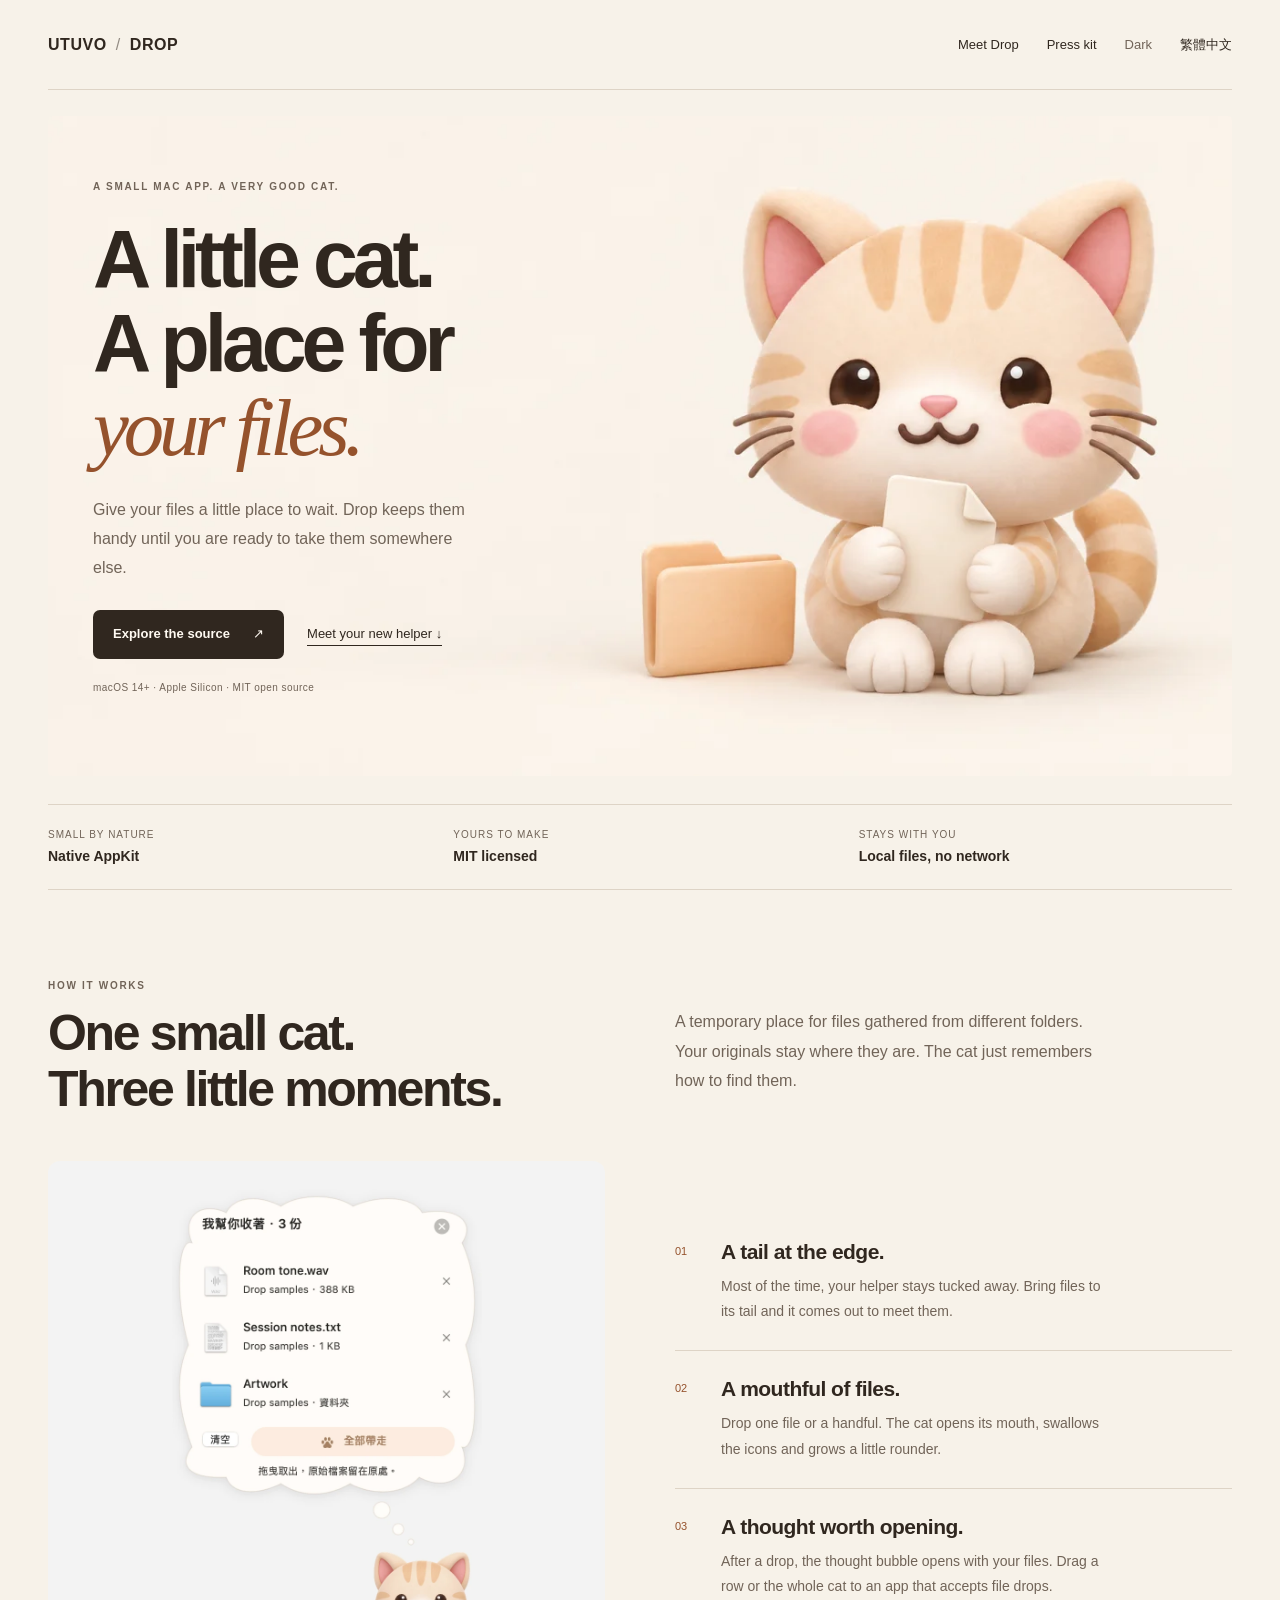
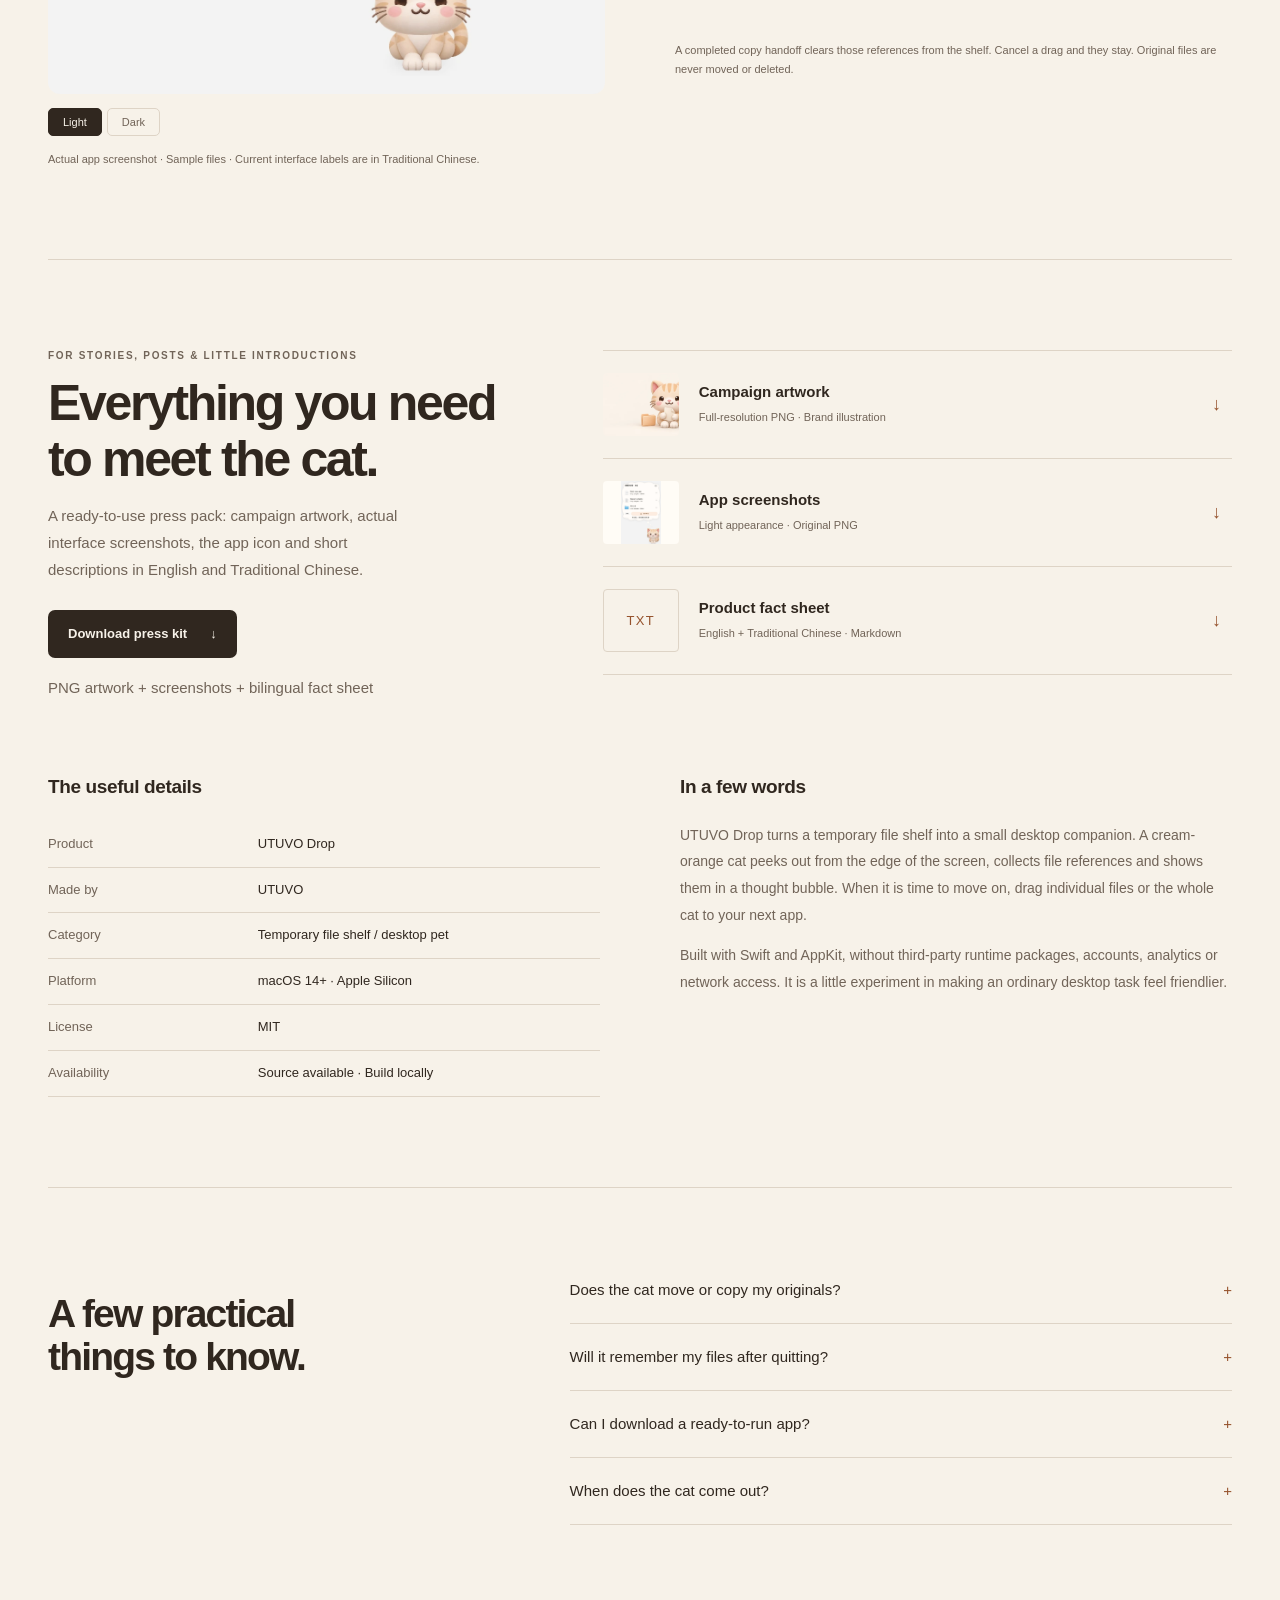
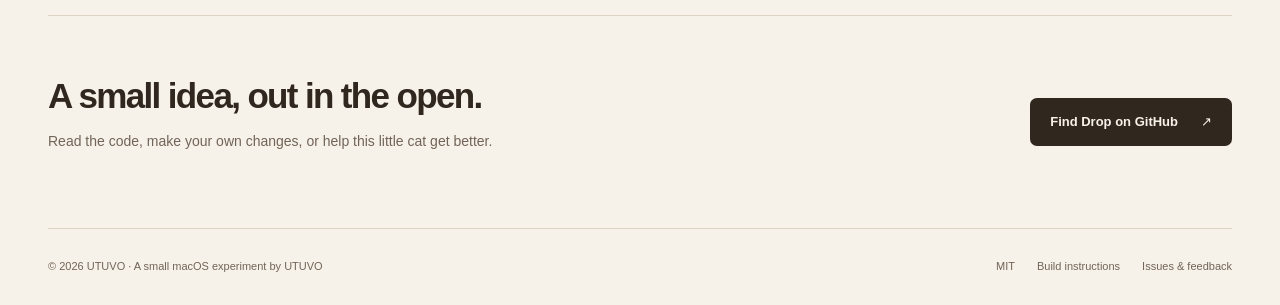
==== docs/index.html @ f33928b5 "Open source UTUVO Drop with bilingual press kit" ====
<!doctype html>
<html lang="en" data-theme="light">
<head><meta charset="utf-8"><meta name="viewport" content="width=device-width,initial-scale=1">
<title>UTUVO Drop — A little cat. A place for your files.</title><meta name="description" content="A tiny macOS file shelf with a cat at the edge of your screen. Drop files in, see what it is holding, and drag them out. MIT open source.">
<meta property="og:title" content="UTUVO Drop — A little cat. A place for your files."><meta property="og:description" content="A tiny macOS file shelf with a cat at the edge of your screen. Drop files in, see what it is holding, and drag them out. MIT open source."><meta property="og:type" content="website"><meta property="og:url" content="https://mickyyang-1407.github.io/utuvo-drop/"><meta property="og:image" content="https://mickyyang-1407.github.io/utuvo-drop/assets/social.jpg"><meta name="twitter:card" content="summary_large_image">
<link rel="canonical" href="https://mickyyang-1407.github.io/utuvo-drop/"><link rel="alternate" hreflang="en" href="https://mickyyang-1407.github.io/utuvo-drop/"><link rel="alternate" hreflang="zh-Hant" href="https://mickyyang-1407.github.io/utuvo-drop/zh-Hant/"><link rel="alternate" hreflang="x-default" href="https://mickyyang-1407.github.io/utuvo-drop/">
<link rel="icon" type="image/png" href="assets/favicon.png"><link rel="stylesheet" href="assets/style.css"><script src="assets/site.js" defer></script></head>
<body class="en"><a class="skip" href="#main">Skip to content</a>
<div class="wrap"><nav class="nav" aria-label="Main navigation"><a class="brand" href="https://mickyyang-1407.github.io/utuvo-drop/">UTUVO<span>/</span>DROP</a><div class="nav-links"><a class="desktop-link" href="#meet">Meet Drop</a><a href="#press">Press kit</a><button class="theme-toggle" type="button" data-light="Light" data-dark="Dark" data-light-label="Switch page and app screenshot to light appearance" data-dark-label="Switch page and app screenshot to dark appearance">Dark</button><a href="zh-Hant/" lang="zh-Hant">繁體中文</a></div></nav>
<main id="main"><section class="hero" aria-labelledby="headline"><picture class="hero-art"><img src="assets/hero-1280.webp" srcset="assets/hero-640.webp 640w, assets/hero-1280.webp 1280w, assets/hero-1672.webp 1672w" sizes="(max-width:700px) 540px, (max-width:1296px) 94vw, 1200px" alt="Brand illustration of the cream-orange Drop cat holding a paper document beside a small folder." width="1672" height="941" fetchpriority="high"></picture><div class="hero-copy"><div class="eyebrow">A SMALL MAC APP. A VERY GOOD CAT.</div><h1 id="headline">A little cat.<br>A place for<br><em>your files.</em></h1><p class="intro">Give your files a little place to wait. Drop keeps them handy until you are ready to take them somewhere else.</p><div class="actions"><a class="button" href="https://github.com/mickyyang-1407/utuvo-drop">Explore the source <span aria-hidden="true">↗</span></a><a class="text-link" href="#meet">Meet your new helper ↓</a></div><p class="hero-note">macOS 14+ · Apple Silicon · MIT open source</p></div></section>
<div class="specs"><div><span>SMALL BY NATURE</span><strong>Native AppKit</strong></div><div><span>YOURS TO MAKE</span><strong>MIT licensed</strong></div><div><span>STAYS WITH YOU</span><strong>Local files, no network</strong></div></div>
<section class="section" id="meet"><div class="section-heading"><div><div class="eyebrow">HOW IT WORKS</div><h2>One small cat.<br>Three little moments.</h2></div><p>A temporary place for files gathered from different folders. Your originals stay where they are. The cat just remembers how to find them.</p></div><div class="workflow"><figure class="app-figure"><div class="app-stage"><img data-app-screenshot src="assets/drop-light.webp" data-light="assets/drop-light.webp" data-dark="assets/drop-dark.webp" data-light-alt="UTUVO Drop in light mode: a cat with a thought bubble listing three sample files, their folders and sizes." data-dark-alt="UTUVO Drop in dark mode: a warm charcoal thought bubble listing three sample files above the cat." alt="UTUVO Drop in light mode: a cat with a thought bubble listing three sample files, their folders and sizes." width="680" height="1068" loading="lazy"></div><div class="modes" role="group" aria-label="Appearance"><button type="button" data-mode="light" aria-pressed="true">Light</button><button type="button" data-mode="dark" aria-pressed="false">Dark</button></div><figcaption>Actual app screenshot · Sample files · Current interface labels are in Traditional Chinese.</figcaption></figure><div><ol class="steps"><li><span class="step-num">01</span><div><h3>A tail at the edge.</h3><p>Most of the time, your helper stays tucked away. Bring files to its tail and it comes out to meet them.</p></div></li><li><span class="step-num">02</span><div><h3>A mouthful of files.</h3><p>Drop one file or a handful. The cat opens its mouth, swallows the icons and grows a little rounder.</p></div></li><li><span class="step-num">03</span><div><h3>A thought worth opening.</h3><p>After a drop, the thought bubble opens with your files. Drag a row or the whole cat to an app that accepts file drops.</p></div></li></ol><p class="aside-note">A completed copy handoff clears those references from the shelf. Cancel a drag and they stay. Original files are never moved or deleted.</p></div></div></section>
<section class="section" id="press"><div class="press"><div class="press-copy"><div class="eyebrow">FOR STORIES, POSTS & LITTLE INTRODUCTIONS</div><h2>Everything you need<br>to meet the cat.</h2><p>A ready-to-use press pack: campaign artwork, actual interface screenshots, the app icon and short descriptions in English and Traditional Chinese.</p><a class="button" href="UTUVO-Drop-Press-Kit.zip" download>Download press kit <span aria-hidden="true">↓</span></a><p class="aside-note">PNG artwork + screenshots + bilingual fact sheet</p></div><ul class="asset-list"><li><a href="media/hero.png" download><img class="asset-preview" src="assets/hero-640.webp" alt="" width="76" height="63" loading="lazy"><span><strong>Campaign artwork</strong><small>Full-resolution PNG · Brand illustration</small></span><span class="asset-arrow" aria-hidden="true">↓</span></a></li><li><a href="media/drop-light.png" download><img class="asset-preview ui" src="assets/drop-light.webp" alt="" width="76" height="63" loading="lazy"><span><strong>App screenshots</strong><small>Light appearance · Original PNG</small></span><span class="asset-arrow" aria-hidden="true">↓</span></a></li><li><a href="media/FACT-SHEET.md" download><span class="file-symbol" aria-hidden="true">TXT</span><span><strong>Product fact sheet</strong><small>English + Traditional Chinese · Markdown</small></span><span class="asset-arrow" aria-hidden="true">↓</span></a></li></ul></div><div class="facts"><div><h3>The useful details</h3><table class="fact-table"><tbody><tr><th scope="row">Product</th><td>UTUVO Drop</td></tr><tr><th scope="row">Made by</th><td>UTUVO</td></tr><tr><th scope="row">Category</th><td>Temporary file shelf / desktop pet</td></tr><tr><th scope="row">Platform</th><td>macOS 14+ · Apple Silicon</td></tr><tr><th scope="row">License</th><td>MIT</td></tr><tr><th scope="row">Availability</th><td>Source available · Build locally</td></tr></tbody></table></div><div><h3>In a few words</h3><p class="about-copy">UTUVO Drop turns a temporary file shelf into a small desktop companion. A cream-orange cat peeks out from the edge of the screen, collects file references and shows them in a thought bubble. When it is time to move on, drag individual files or the whole cat to your next app.</p><p class="about-copy">Built with Swift and AppKit, without third-party runtime packages, accounts, analytics or network access. It is a little experiment in making an ordinary desktop task feel friendlier.</p></div></div></section>
<section class="section faq"><h2>A few practical<br>things to know.</h2><div><details><summary>Does the cat move or copy my originals?</summary><p>No. Adding a file stores its local URL in memory. Removing it from Drop only removes that reference. A receiving app may copy or import the file when you drag it there.</p></details><details><summary>Will it remember my files after quitting?</summary><p>No. This is a temporary shelf. Its list is cleared when Drop quits or restarts. Your original files remain in their folders.</p></details><details><summary>Can I download a ready-to-run app?</summary><p>This release provides source code and build instructions. The local build uses an ad-hoc signature; a Developer ID-signed, notarized installer is not currently provided.</p></details><details><summary>When does the cat come out?</summary><p>When files reach the visible tail area, or when you click the tail. It does not watch every drag across your Mac. Missing or unreadable file references are marked in the list and cannot be dragged out.</p></details></div></section>
<section class="closing"><div><h2>A small idea, out in the open.</h2><p>Read the code, make your own changes, or help this little cat get better.</p></div><a class="button" href="https://github.com/mickyyang-1407/utuvo-drop">Find Drop on GitHub <span aria-hidden="true">↗</span></a></section></main>
<footer class="footer"><span>© 2026 UTUVO · A small macOS experiment by UTUVO</span><div><a href="https://github.com/mickyyang-1407/utuvo-drop/blob/main/LICENSE">MIT</a><a href="https://github.com/mickyyang-1407/utuvo-drop/blob/main/docs/DEVELOPMENT.md">Build instructions</a><a href="https://github.com/mickyyang-1407/utuvo-drop/issues">Issues & feedback</a></div></footer></div></body></html>
---- docs/assets/style.css ----
:root{--paper:#f7f2e9;--surface:#fffcf6;--ink:#30271f;--muted:#716458;--line:#ded4c6;--accent:#95522c;--soft:#eedecc;--stage:#f3f3f3;color-scheme:light}
:root[data-theme=dark]{--paper:#25231f;--surface:#302c26;--ink:#f7efe4;--muted:#c2b4a2;--line:#4e453a;--accent:#e8b58b;--soft:#40352a;--stage:#222;color-scheme:dark}
*{box-sizing:border-box}html{scroll-behavior:smooth;scroll-padding-top:30px}body{margin:0;background:var(--paper);color:var(--ink);font-family:-apple-system,BlinkMacSystemFont,"Helvetica Neue",sans-serif;-webkit-font-smoothing:antialiased}a{color:inherit;text-decoration:none}button{font:inherit}a:focus-visible,button:focus-visible,summary:focus-visible{outline:3px solid var(--accent);outline-offset:5px}img{max-width:100%;height:auto;display:block}.wrap{width:min(1200px,calc(100% - 96px));margin:auto}.nav{height:90px;display:flex;align-items:center;justify-content:space-between;border-bottom:1px solid var(--line);gap:30px}.brand{font-weight:650;letter-spacing:.035em;white-space:nowrap;font-size:16px}.brand span{font-weight:400;opacity:.5;margin:0 9px}.nav-links{display:flex;align-items:center;gap:28px;font-size:13px}.nav-links a:hover{text-decoration:underline;text-underline-offset:5px}.theme-toggle{border:0;background:none;color:var(--muted);font-size:13px;padding:8px 0;cursor:pointer;display:none}.js .theme-toggle{display:block}.hero{position:relative;isolation:isolate;min-height:660px;display:flex;align-items:center;margin-top:26px;border-radius:4px;overflow:hidden;background:#f7f2e9;color:#30271f}.hero-art{position:absolute;inset:0;width:100%;height:100%;z-index:-1}.hero-art img{width:100%;height:100%;object-fit:cover;object-position:center}.hero-copy{width:54%;padding:60px 0 64px 45px}.eyebrow{font-size:10px;letter-spacing:.17em;font-weight:650;text-transform:uppercase;color:var(--muted)}.hero .eyebrow{color:#716458}h1{font-size:clamp(60px,6.3vw,82px);font-weight:560;letter-spacing:-.063em;line-height:1.04;margin:26px 0}.zh h1{font-size:clamp(47px,4.5vw,64px);line-height:1.26;letter-spacing:-.055em}h1 em{font-family:Georgia,"Times New Roman",serif;font-weight:400;color:#95522c}h1 em,.zh h1 em{font-style:italic}.zh h1 em{font-family:inherit;font-weight:500;font-style:normal}.intro{font-size:16px;line-height:1.8;max-width:380px;color:#716458;margin:0}.actions{display:flex;align-items:center;gap:23px;margin-top:28px;flex-wrap:wrap}.button{display:inline-flex;align-items:center;justify-content:center;gap:23px;padding:15px 20px;background:var(--ink);color:var(--paper);font-size:13px;font-weight:560;border-radius:7px;line-height:1.4}.hero .button{background:#30271f;color:#fffaf2}.text-link{font-size:13px;border-bottom:1px solid currentColor;padding:4px 0}.hero-note{font-size:10px;letter-spacing:.045em;color:#716458;margin-top:20px;line-height:1.8}.specs{display:grid;grid-template-columns:repeat(3,1fr);border-block:1px solid var(--line);margin-top:28px;padding:24px 0;gap:32px}.specs span{display:block;color:var(--muted);font-size:10px;letter-spacing:.1em;text-transform:uppercase;margin-bottom:7px}.specs strong{font-size:14px;font-weight:550}.section{padding:90px 0;border-bottom:1px solid var(--line)}.section-heading{display:grid;grid-template-columns:1fr 1fr;gap:70px;margin-bottom:44px;align-items:start}h2{font-size:clamp(34px,4vw,50px);font-weight:550;line-height:1.12;letter-spacing:-.047em;margin:14px 0 0}.section-heading p{color:var(--muted);font-size:16px;line-height:1.85;margin:27px 0 0;max-width:440px}.workflow{display:grid;grid-template-columns:1fr 1fr;gap:70px;align-items:center}.app-figure{margin:0}.app-stage{background:var(--stage);padding:28px 22px 18px;border-radius:12px;display:flex;align-items:center;justify-content:center}.app-stage img{width:310px;max-height:500px;object-fit:contain}.app-figure figcaption{font-size:11px;line-height:1.7;color:var(--muted);margin:14px 0 0}.modes{display:none;gap:5px;margin:14px 0 0}.js .modes{display:flex}.modes button{background:transparent;border:1px solid var(--line);color:var(--muted);padding:7px 14px;border-radius:5px;cursor:pointer;font-size:11px}.modes button[aria-pressed=true]{background:var(--ink);color:var(--paper);border-color:var(--ink)}.steps{list-style:none;margin:0;padding:0}.steps li{padding:26px 0;border-top:1px solid var(--line);display:grid;grid-template-columns:28px 1fr;gap:18px}.steps li:first-child{padding-top:0;border-top:0}.step-num{font-size:11px;color:var(--accent);padding-top:5px;font-variant-numeric:tabular-nums}.steps h3{font-size:21px;font-weight:550;letter-spacing:-.025em;margin:0 0 10px}.steps p{color:var(--muted);line-height:1.8;font-size:14px;margin:0;max-width:380px}.aside-note{font-size:11px;color:var(--muted);line-height:1.7;margin-top:16px}.press{display:grid;grid-template-columns:.86fr 1.14fr;gap:80px}.press-copy p{font-size:15px;line-height:1.8;color:var(--muted);max-width:350px}.press-copy .button{margin-top:12px}.asset-list{list-style:none;margin:0;padding:0}.asset-list li{border-bottom:1px solid var(--line)}.asset-list li:first-child{border-top:1px solid var(--line)}.asset-list a{display:grid;grid-template-columns:76px 1fr 20px;gap:20px;align-items:center;padding:22px 0}.asset-preview{width:76px;height:63px;object-fit:cover;background:var(--surface);border-radius:4px}.asset-preview.ui{object-fit:contain}.asset-list strong{display:block;font-size:15px;font-weight:550;margin-bottom:7px}.asset-list small{font-size:11px;color:var(--muted)}.file-symbol{font-size:13px;letter-spacing:.1em;width:76px;height:63px;display:flex;align-items:center;justify-content:center;border:1px solid var(--line);border-radius:4px;color:var(--accent)}.asset-arrow{color:var(--accent);font-size:18px}.facts{display:grid;grid-template-columns:1fr 1fr;gap:80px;align-items:start;margin-top:60px}.facts h3{font-size:19px;font-weight:550;margin:0 0 24px;letter-spacing:-.02em}.fact-table{width:100%;border-collapse:collapse;font-size:13px}.fact-table th,.fact-table td{text-align:left;padding:12px 0;border-bottom:1px solid var(--line);vertical-align:top;line-height:1.6}.fact-table th{color:var(--muted);font-weight:400;width:38%}.fact-table a{text-decoration:underline;text-underline-offset:3px}.about-copy{font-size:14px;line-height:1.9;color:var(--muted)}.faq{display:grid;grid-template-columns:.8fr 1.2fr;gap:80px}.faq h2{font-size:39px}.faq details{padding:21px 0;border-bottom:1px solid var(--line)}.faq details:first-child{padding-top:0}.faq summary{font-size:15px;line-height:1.6;cursor:pointer;list-style:none;display:flex;justify-content:space-between;gap:20px}.faq summary::-webkit-details-marker{display:none}.faq summary:after{content:"+";color:var(--accent)}.faq details[open] summary:after{content:"−"}.faq details p{font-size:13px;line-height:1.9;color:var(--muted);margin:15px 26px 0 0}.closing{display:flex;align-items:center;justify-content:space-between;gap:45px;padding:60px 0}.closing h2{font-size:35px;margin:0}.closing p{color:var(--muted);font-size:14px;line-height:1.8;max-width:450px}.closing .button{white-space:nowrap}.footer{display:flex;justify-content:space-between;gap:24px;padding:28px 0;border-top:1px solid var(--line);font-size:11px;color:var(--muted);line-height:1.8}.footer div{display:flex;gap:22px}.skip{position:absolute;top:-100px;left:20px;background:var(--ink);color:var(--paper);padding:12px;z-index:10}.skip:focus{top:10px}
@media(min-width:1600px){.hero{min-height:680px}}@media(max-width:1000px){.wrap{width:calc(100% - 56px)}.hero{min-height:580px}.hero-copy{padding-left:26px;width:56%}h1{font-size:64px}.zh h1{font-size:48px}.intro{font-size:14px;max-width:290px}.actions{gap:16px}.section-heading,.workflow,.press,.facts,.faq{gap:40px}.hero .button{font-size:12px;padding:14px 15px}.nav-links{gap:18px}}@media(max-width:700px){.wrap{width:calc(100% - 40px)}.nav{height:72px;gap:16px}.brand{font-size:14px}.nav-links{font-size:11px;gap:16px}.nav-links .desktop-link{display:none}.theme-toggle{font-size:11px}.hero{display:flex;flex-direction:column;min-height:0;margin:20px -20px 0;border-radius:0}.hero-copy{width:100%;padding:28px 24px 0}.hero .eyebrow{font-size:9px;letter-spacing:.13em}h1{font-size:53px;margin:18px 0;line-height:1.03}.zh h1{font-size:40px;line-height:1.25}.intro{font-size:14px;max-width:340px}.hero-art{position:relative;z-index:0;inset:auto;height:285px;width:100%;margin-top:12px}.hero-art img{object-fit:cover;object-position:90% 58%;width:100%;height:100%}.actions{gap:21px;margin-top:22px}.hero-note{margin:14px 0 0;font-size:10px}.specs{gap:13px;padding:22px 0;margin-top:20px}.specs strong{font-size:12px;line-height:1.65}.specs span{font-size:8px;line-height:1.6}.section{padding:54px 0}.section-heading,.workflow,.press,.facts,.faq{grid-template-columns:1fr;gap:28px}.section-heading{margin-bottom:28px}.section-heading p{margin:0;font-size:14px;line-height:1.9}h2{font-size:34px;line-height:1.2}.app-stage{padding:20px 12px 14px}.app-stage img{max-height:465px}.steps li{padding:21px 0}.steps h3{font-size:19px}.steps p{font-size:13px}.press-copy p{font-size:14px}.asset-list a{grid-template-columns:64px 1fr 16px;gap:16px}.asset-preview,.file-symbol{width:64px;height:60px}.asset-list strong{font-size:14px}.asset-list small{font-size:10px;line-height:1.7}.facts{margin-top:38px;gap:32px}.facts h3{margin-bottom:14px}.about-copy{font-size:13px}.faq{gap:32px}.faq h2{font-size:33px}.faq summary{font-size:14px}.closing{display:block;padding:42px 0}.closing h2{font-size:29px}.closing p{font-size:13px}.closing .button{margin-top:12px}.footer{font-size:10px;padding:24px 0;gap:14px;flex-wrap:wrap}.footer div{gap:18px}}@media(max-width:360px){.wrap{width:calc(100% - 32px)}.hero{margin-inline:-16px}.hero-copy{padding-inline:20px}h1{font-size:46px}.zh h1{font-size:35px}.nav-links{gap:12px}.actions{gap:15px}.hero-art{height:255px}.hero .button{padding-inline:12px}.text-link{font-size:12px}.brand span{margin:0 5px}.specs{gap:8px}}
@media(prefers-reduced-motion:reduce){html{scroll-behavior:auto}}
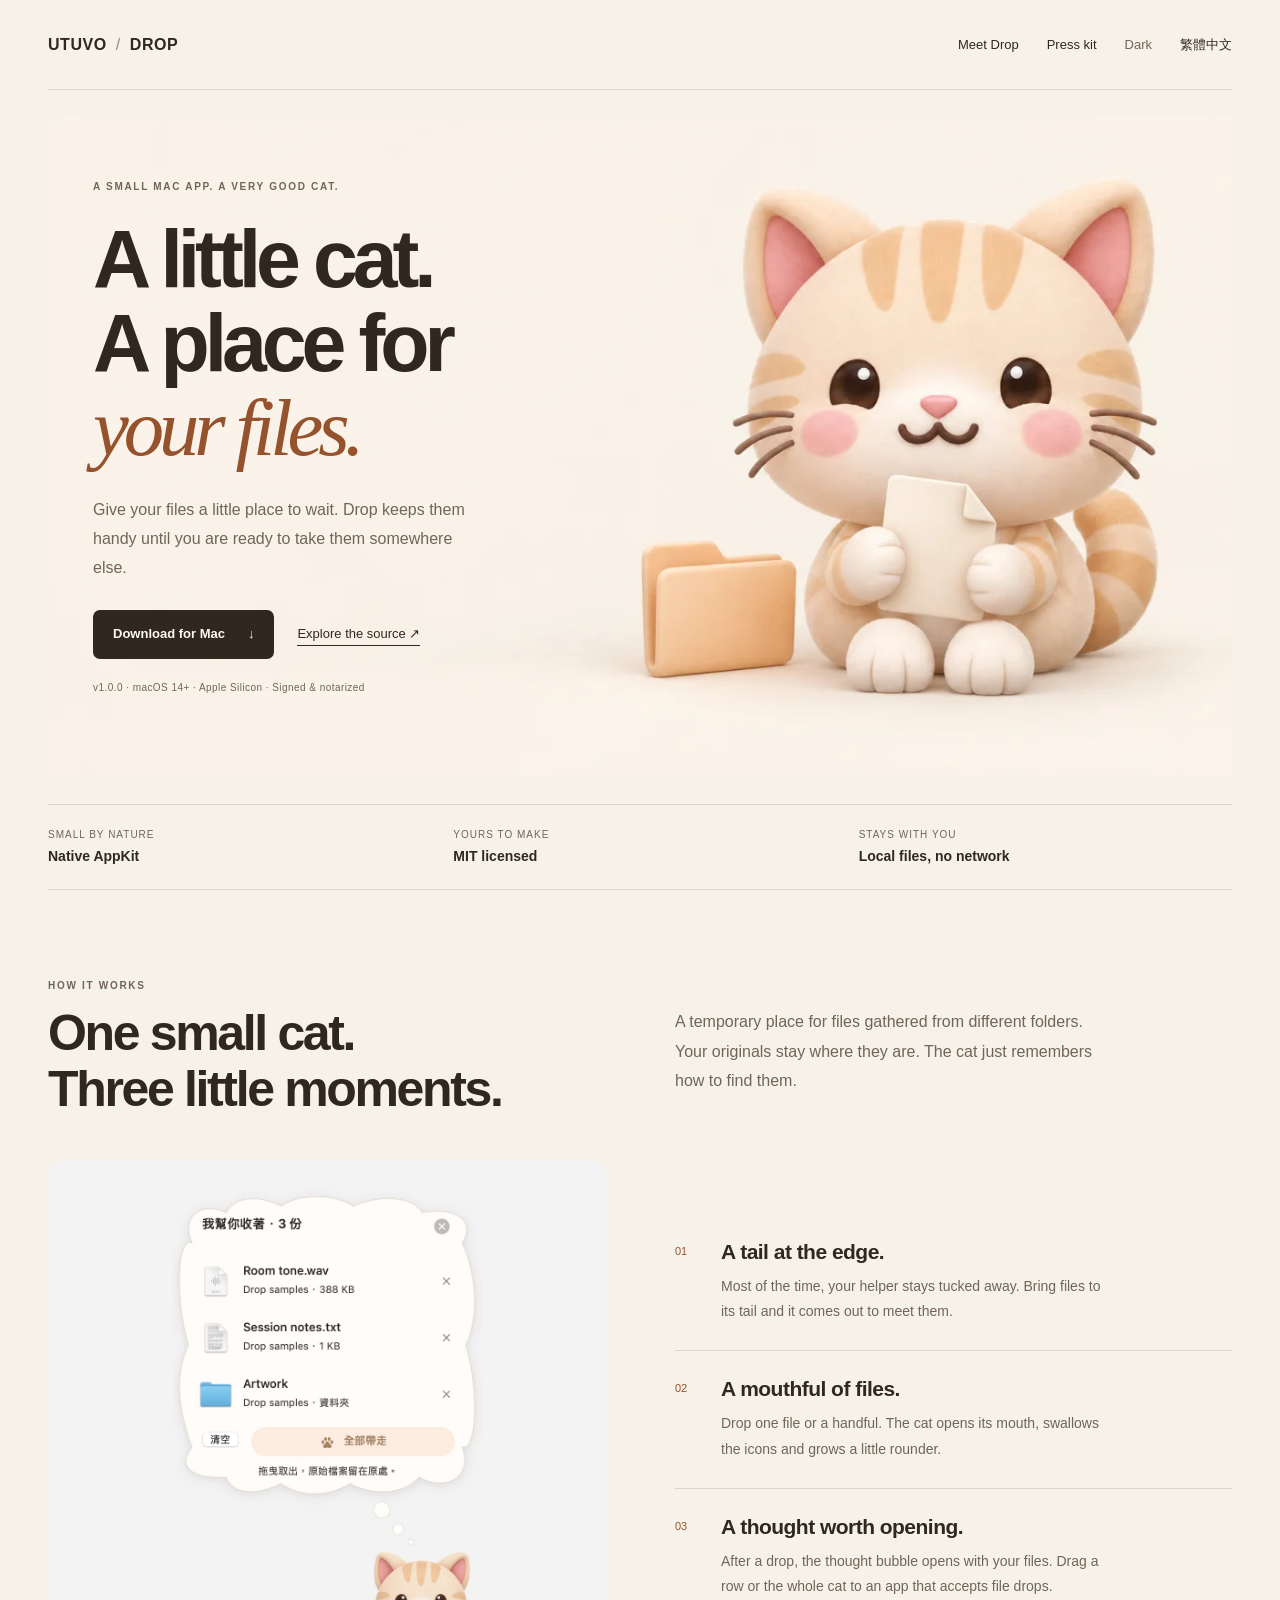
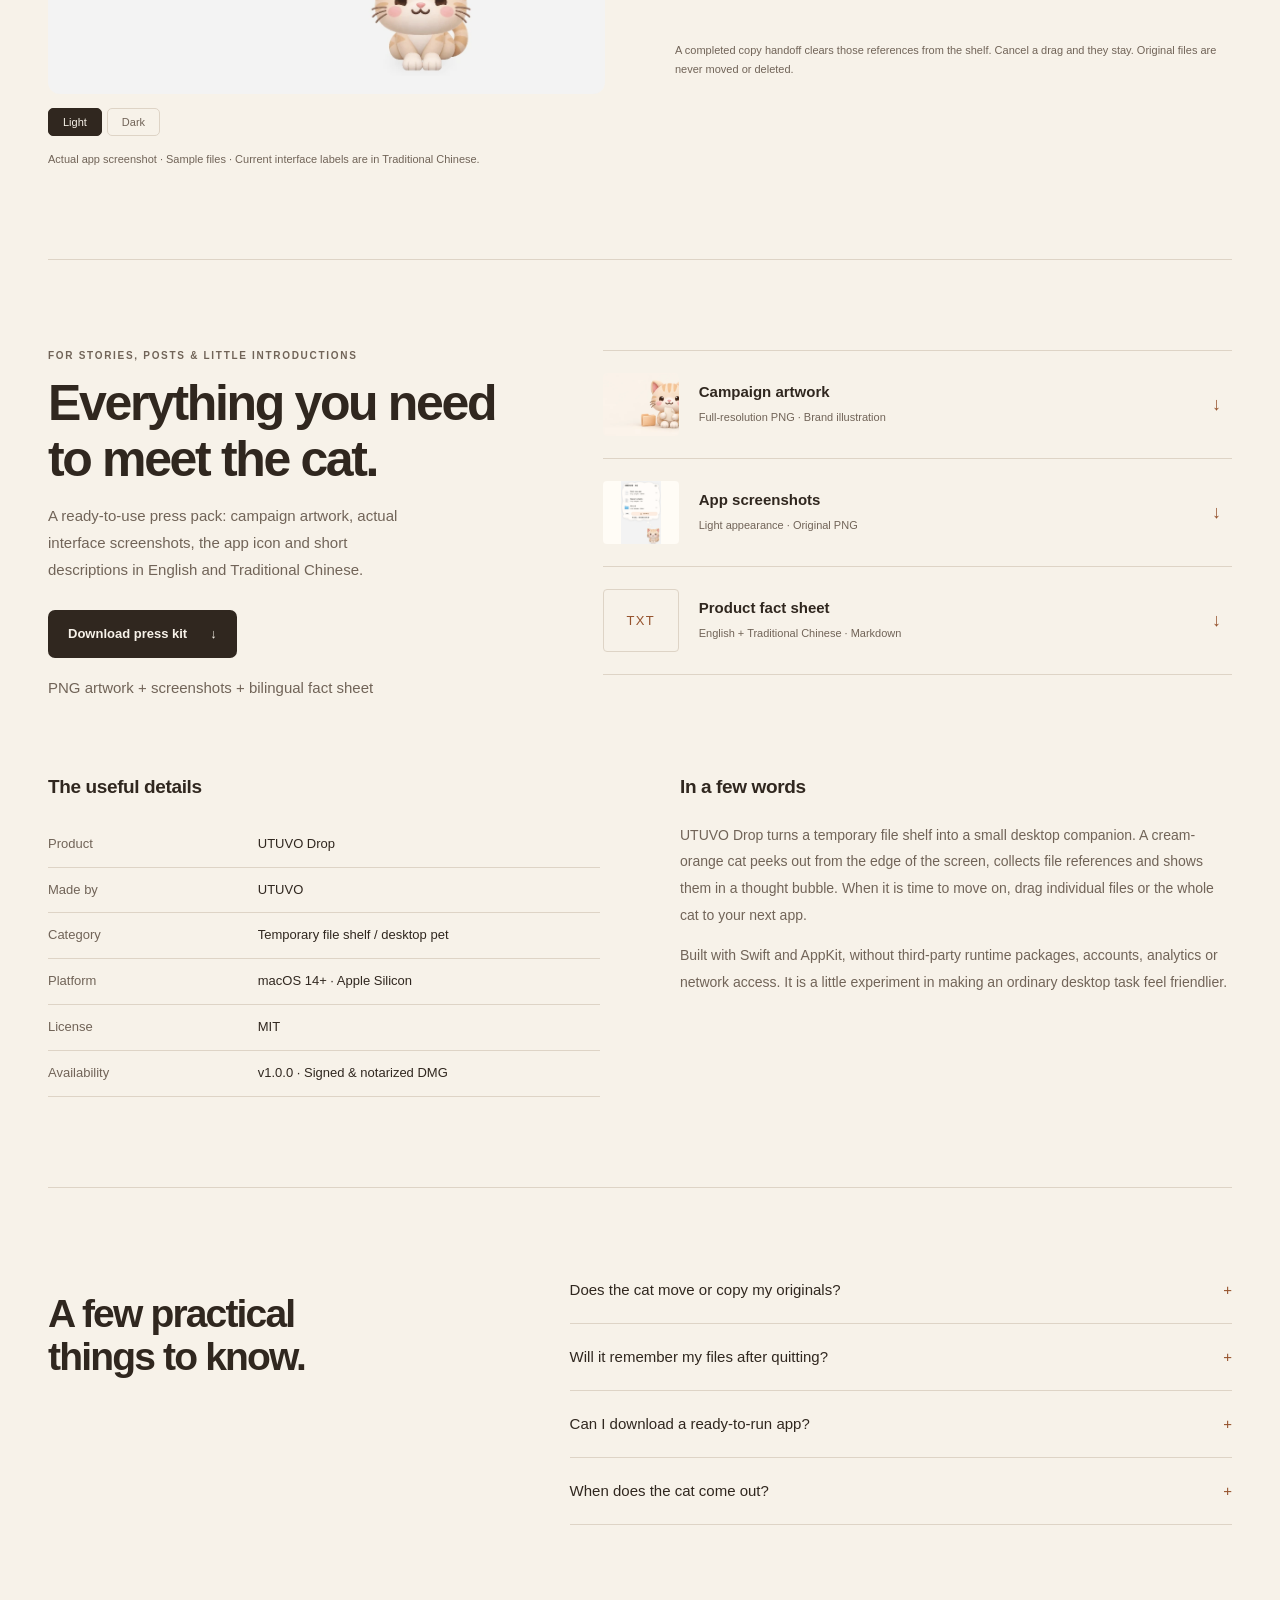
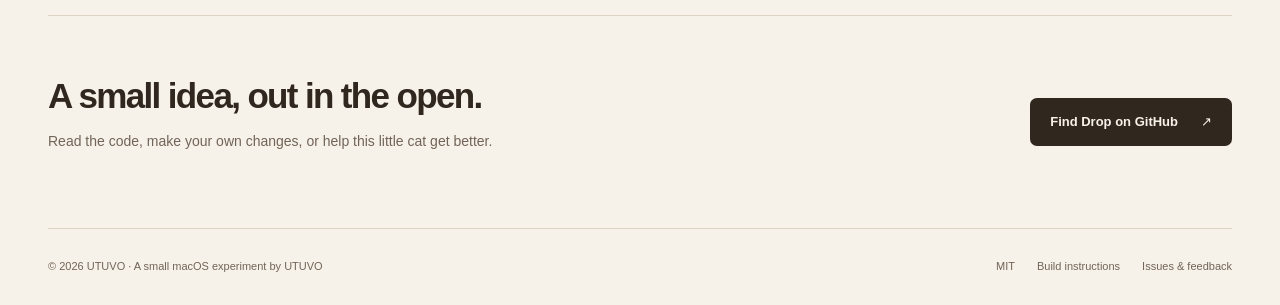
==== commit ada78f38: "Release signed and notarized Drop 1.0.0 for Apple Silicon" ====
--- a/docs/index.html
+++ b/docs/index.html
@@ -7,10 +7,10 @@
 <link rel="icon" type="image/png" href="assets/favicon.png"><link rel="stylesheet" href="assets/style.css"><script src="assets/site.js" defer></script></head>
 <body class="en"><a class="skip" href="#main">Skip to content</a>
 <div class="wrap"><nav class="nav" aria-label="Main navigation"><a class="brand" href="https://mickyyang-1407.github.io/utuvo-drop/">UTUVO<span>/</span>DROP</a><div class="nav-links"><a class="desktop-link" href="#meet">Meet Drop</a><a href="#press">Press kit</a><button class="theme-toggle" type="button" data-light="Light" data-dark="Dark" data-light-label="Switch page and app screenshot to light appearance" data-dark-label="Switch page and app screenshot to dark appearance">Dark</button><a href="zh-Hant/" lang="zh-Hant">繁體中文</a></div></nav>
-<main id="main"><section class="hero" aria-labelledby="headline"><picture class="hero-art"><img src="assets/hero-1280.webp" srcset="assets/hero-640.webp 640w, assets/hero-1280.webp 1280w, assets/hero-1672.webp 1672w" sizes="(max-width:700px) 540px, (max-width:1296px) 94vw, 1200px" alt="Brand illustration of the cream-orange Drop cat holding a paper document beside a small folder." width="1672" height="941" fetchpriority="high"></picture><div class="hero-copy"><div class="eyebrow">A SMALL MAC APP. A VERY GOOD CAT.</div><h1 id="headline">A little cat.<br>A place for<br><em>your files.</em></h1><p class="intro">Give your files a little place to wait. Drop keeps them handy until you are ready to take them somewhere else.</p><div class="actions"><a class="button" href="https://github.com/mickyyang-1407/utuvo-drop">Explore the source <span aria-hidden="true">↗</span></a><a class="text-link" href="#meet">Meet your new helper ↓</a></div><p class="hero-note">macOS 14+ · Apple Silicon · MIT open source</p></div></section>
+<main id="main"><section class="hero" aria-labelledby="headline"><picture class="hero-art"><img src="assets/hero-1280.webp" srcset="assets/hero-640.webp 640w, assets/hero-1280.webp 1280w, assets/hero-1672.webp 1672w" sizes="(max-width:700px) 540px, (max-width:1296px) 94vw, 1200px" alt="Brand illustration of the cream-orange Drop cat holding a paper document beside a small folder." width="1672" height="941" fetchpriority="high"></picture><div class="hero-copy"><div class="eyebrow">A SMALL MAC APP. A VERY GOOD CAT.</div><h1 id="headline">A little cat.<br>A place for<br><em>your files.</em></h1><p class="intro">Give your files a little place to wait. Drop keeps them handy until you are ready to take them somewhere else.</p><div class="actions"><a class="button" href="https://github.com/mickyyang-1407/utuvo-drop/releases/download/v1.0.0/UTUVO-Drop-1.0.0-arm64.dmg">Download for Mac <span aria-hidden="true">↓</span></a><a class="text-link" href="https://github.com/mickyyang-1407/utuvo-drop">Explore the source ↗</a></div><p class="hero-note">v1.0.0 · macOS 14+ · Apple Silicon · Signed &amp; notarized</p></div></section>
 <div class="specs"><div><span>SMALL BY NATURE</span><strong>Native AppKit</strong></div><div><span>YOURS TO MAKE</span><strong>MIT licensed</strong></div><div><span>STAYS WITH YOU</span><strong>Local files, no network</strong></div></div>
 <section class="section" id="meet"><div class="section-heading"><div><div class="eyebrow">HOW IT WORKS</div><h2>One small cat.<br>Three little moments.</h2></div><p>A temporary place for files gathered from different folders. Your originals stay where they are. The cat just remembers how to find them.</p></div><div class="workflow"><figure class="app-figure"><div class="app-stage"><img data-app-screenshot src="assets/drop-light.webp" data-light="assets/drop-light.webp" data-dark="assets/drop-dark.webp" data-light-alt="UTUVO Drop in light mode: a cat with a thought bubble listing three sample files, their folders and sizes." data-dark-alt="UTUVO Drop in dark mode: a warm charcoal thought bubble listing three sample files above the cat." alt="UTUVO Drop in light mode: a cat with a thought bubble listing three sample files, their folders and sizes." width="680" height="1068" loading="lazy"></div><div class="modes" role="group" aria-label="Appearance"><button type="button" data-mode="light" aria-pressed="true">Light</button><button type="button" data-mode="dark" aria-pressed="false">Dark</button></div><figcaption>Actual app screenshot · Sample files · Current interface labels are in Traditional Chinese.</figcaption></figure><div><ol class="steps"><li><span class="step-num">01</span><div><h3>A tail at the edge.</h3><p>Most of the time, your helper stays tucked away. Bring files to its tail and it comes out to meet them.</p></div></li><li><span class="step-num">02</span><div><h3>A mouthful of files.</h3><p>Drop one file or a handful. The cat opens its mouth, swallows the icons and grows a little rounder.</p></div></li><li><span class="step-num">03</span><div><h3>A thought worth opening.</h3><p>After a drop, the thought bubble opens with your files. Drag a row or the whole cat to an app that accepts file drops.</p></div></li></ol><p class="aside-note">A completed copy handoff clears those references from the shelf. Cancel a drag and they stay. Original files are never moved or deleted.</p></div></div></section>
-<section class="section" id="press"><div class="press"><div class="press-copy"><div class="eyebrow">FOR STORIES, POSTS & LITTLE INTRODUCTIONS</div><h2>Everything you need<br>to meet the cat.</h2><p>A ready-to-use press pack: campaign artwork, actual interface screenshots, the app icon and short descriptions in English and Traditional Chinese.</p><a class="button" href="UTUVO-Drop-Press-Kit.zip" download>Download press kit <span aria-hidden="true">↓</span></a><p class="aside-note">PNG artwork + screenshots + bilingual fact sheet</p></div><ul class="asset-list"><li><a href="media/hero.png" download><img class="asset-preview" src="assets/hero-640.webp" alt="" width="76" height="63" loading="lazy"><span><strong>Campaign artwork</strong><small>Full-resolution PNG · Brand illustration</small></span><span class="asset-arrow" aria-hidden="true">↓</span></a></li><li><a href="media/drop-light.png" download><img class="asset-preview ui" src="assets/drop-light.webp" alt="" width="76" height="63" loading="lazy"><span><strong>App screenshots</strong><small>Light appearance · Original PNG</small></span><span class="asset-arrow" aria-hidden="true">↓</span></a></li><li><a href="media/FACT-SHEET.md" download><span class="file-symbol" aria-hidden="true">TXT</span><span><strong>Product fact sheet</strong><small>English + Traditional Chinese · Markdown</small></span><span class="asset-arrow" aria-hidden="true">↓</span></a></li></ul></div><div class="facts"><div><h3>The useful details</h3><table class="fact-table"><tbody><tr><th scope="row">Product</th><td>UTUVO Drop</td></tr><tr><th scope="row">Made by</th><td>UTUVO</td></tr><tr><th scope="row">Category</th><td>Temporary file shelf / desktop pet</td></tr><tr><th scope="row">Platform</th><td>macOS 14+ · Apple Silicon</td></tr><tr><th scope="row">License</th><td>MIT</td></tr><tr><th scope="row">Availability</th><td>Source available · Build locally</td></tr></tbody></table></div><div><h3>In a few words</h3><p class="about-copy">UTUVO Drop turns a temporary file shelf into a small desktop companion. A cream-orange cat peeks out from the edge of the screen, collects file references and shows them in a thought bubble. When it is time to move on, drag individual files or the whole cat to your next app.</p><p class="about-copy">Built with Swift and AppKit, without third-party runtime packages, accounts, analytics or network access. It is a little experiment in making an ordinary desktop task feel friendlier.</p></div></div></section>
-<section class="section faq"><h2>A few practical<br>things to know.</h2><div><details><summary>Does the cat move or copy my originals?</summary><p>No. Adding a file stores its local URL in memory. Removing it from Drop only removes that reference. A receiving app may copy or import the file when you drag it there.</p></details><details><summary>Will it remember my files after quitting?</summary><p>No. This is a temporary shelf. Its list is cleared when Drop quits or restarts. Your original files remain in their folders.</p></details><details><summary>Can I download a ready-to-run app?</summary><p>This release provides source code and build instructions. The local build uses an ad-hoc signature; a Developer ID-signed, notarized installer is not currently provided.</p></details><details><summary>When does the cat come out?</summary><p>When files reach the visible tail area, or when you click the tail. It does not watch every drag across your Mac. Missing or unreadable file references are marked in the list and cannot be dragged out.</p></details></div></section>
+<section class="section" id="press"><div class="press"><div class="press-copy"><div class="eyebrow">FOR STORIES, POSTS & LITTLE INTRODUCTIONS</div><h2>Everything you need<br>to meet the cat.</h2><p>A ready-to-use press pack: campaign artwork, actual interface screenshots, the app icon and short descriptions in English and Traditional Chinese.</p><a class="button" href="UTUVO-Drop-Press-Kit.zip" download>Download press kit <span aria-hidden="true">↓</span></a><p class="aside-note">PNG artwork + screenshots + bilingual fact sheet</p></div><ul class="asset-list"><li><a href="media/hero.png" download><img class="asset-preview" src="assets/hero-640.webp" alt="" width="76" height="63" loading="lazy"><span><strong>Campaign artwork</strong><small>Full-resolution PNG · Brand illustration</small></span><span class="asset-arrow" aria-hidden="true">↓</span></a></li><li><a href="media/drop-light.png" download><img class="asset-preview ui" src="assets/drop-light.webp" alt="" width="76" height="63" loading="lazy"><span><strong>App screenshots</strong><small>Light appearance · Original PNG</small></span><span class="asset-arrow" aria-hidden="true">↓</span></a></li><li><a href="media/FACT-SHEET.md" download><span class="file-symbol" aria-hidden="true">TXT</span><span><strong>Product fact sheet</strong><small>English + Traditional Chinese · Markdown</small></span><span class="asset-arrow" aria-hidden="true">↓</span></a></li></ul></div><div class="facts"><div><h3>The useful details</h3><table class="fact-table"><tbody><tr><th scope="row">Product</th><td>UTUVO Drop</td></tr><tr><th scope="row">Made by</th><td>UTUVO</td></tr><tr><th scope="row">Category</th><td>Temporary file shelf / desktop pet</td></tr><tr><th scope="row">Platform</th><td>macOS 14+ · Apple Silicon</td></tr><tr><th scope="row">License</th><td>MIT</td></tr><tr><th scope="row">Availability</th><td>v1.0.0 · Signed &amp; notarized DMG</td></tr></tbody></table></div><div><h3>In a few words</h3><p class="about-copy">UTUVO Drop turns a temporary file shelf into a small desktop companion. A cream-orange cat peeks out from the edge of the screen, collects file references and shows them in a thought bubble. When it is time to move on, drag individual files or the whole cat to your next app.</p><p class="about-copy">Built with Swift and AppKit, without third-party runtime packages, accounts, analytics or network access. It is a little experiment in making an ordinary desktop task feel friendlier.</p></div></div></section>
+<section class="section faq"><h2>A few practical<br>things to know.</h2><div><details><summary>Does the cat move or copy my originals?</summary><p>No. Adding a file stores its local URL in memory. Removing it from Drop only removes that reference. A receiving app may copy or import the file when you drag it there.</p></details><details><summary>Will it remember my files after quitting?</summary><p>No. This is a temporary shelf. Its list is cleared when Drop quits or restarts. Your original files remain in their folders.</p></details><details><summary>Can I download a ready-to-run app?</summary><p>Yes. Download the DMG for Apple Silicon, drag UTUVO Drop into Applications, then open it from Applications. The release is Developer ID-signed and notarized by Apple. Use the cat icon in the menu bar to move the shelf edge or quit. Source code and local build instructions are also available.</p></details><details><summary>When does the cat come out?</summary><p>When files reach the visible tail area, or when you click the tail. It does not watch every drag across your Mac. Missing or unreadable file references are marked in the list and cannot be dragged out.</p></details></div></section>
 <section class="closing"><div><h2>A small idea, out in the open.</h2><p>Read the code, make your own changes, or help this little cat get better.</p></div><a class="button" href="https://github.com/mickyyang-1407/utuvo-drop">Find Drop on GitHub <span aria-hidden="true">↗</span></a></section></main>
 <footer class="footer"><span>© 2026 UTUVO · A small macOS experiment by UTUVO</span><div><a href="https://github.com/mickyyang-1407/utuvo-drop/blob/main/LICENSE">MIT</a><a href="https://github.com/mickyyang-1407/utuvo-drop/blob/main/docs/DEVELOPMENT.md">Build instructions</a><a href="https://github.com/mickyyang-1407/utuvo-drop/issues">Issues & feedback</a></div></footer></div></body></html>
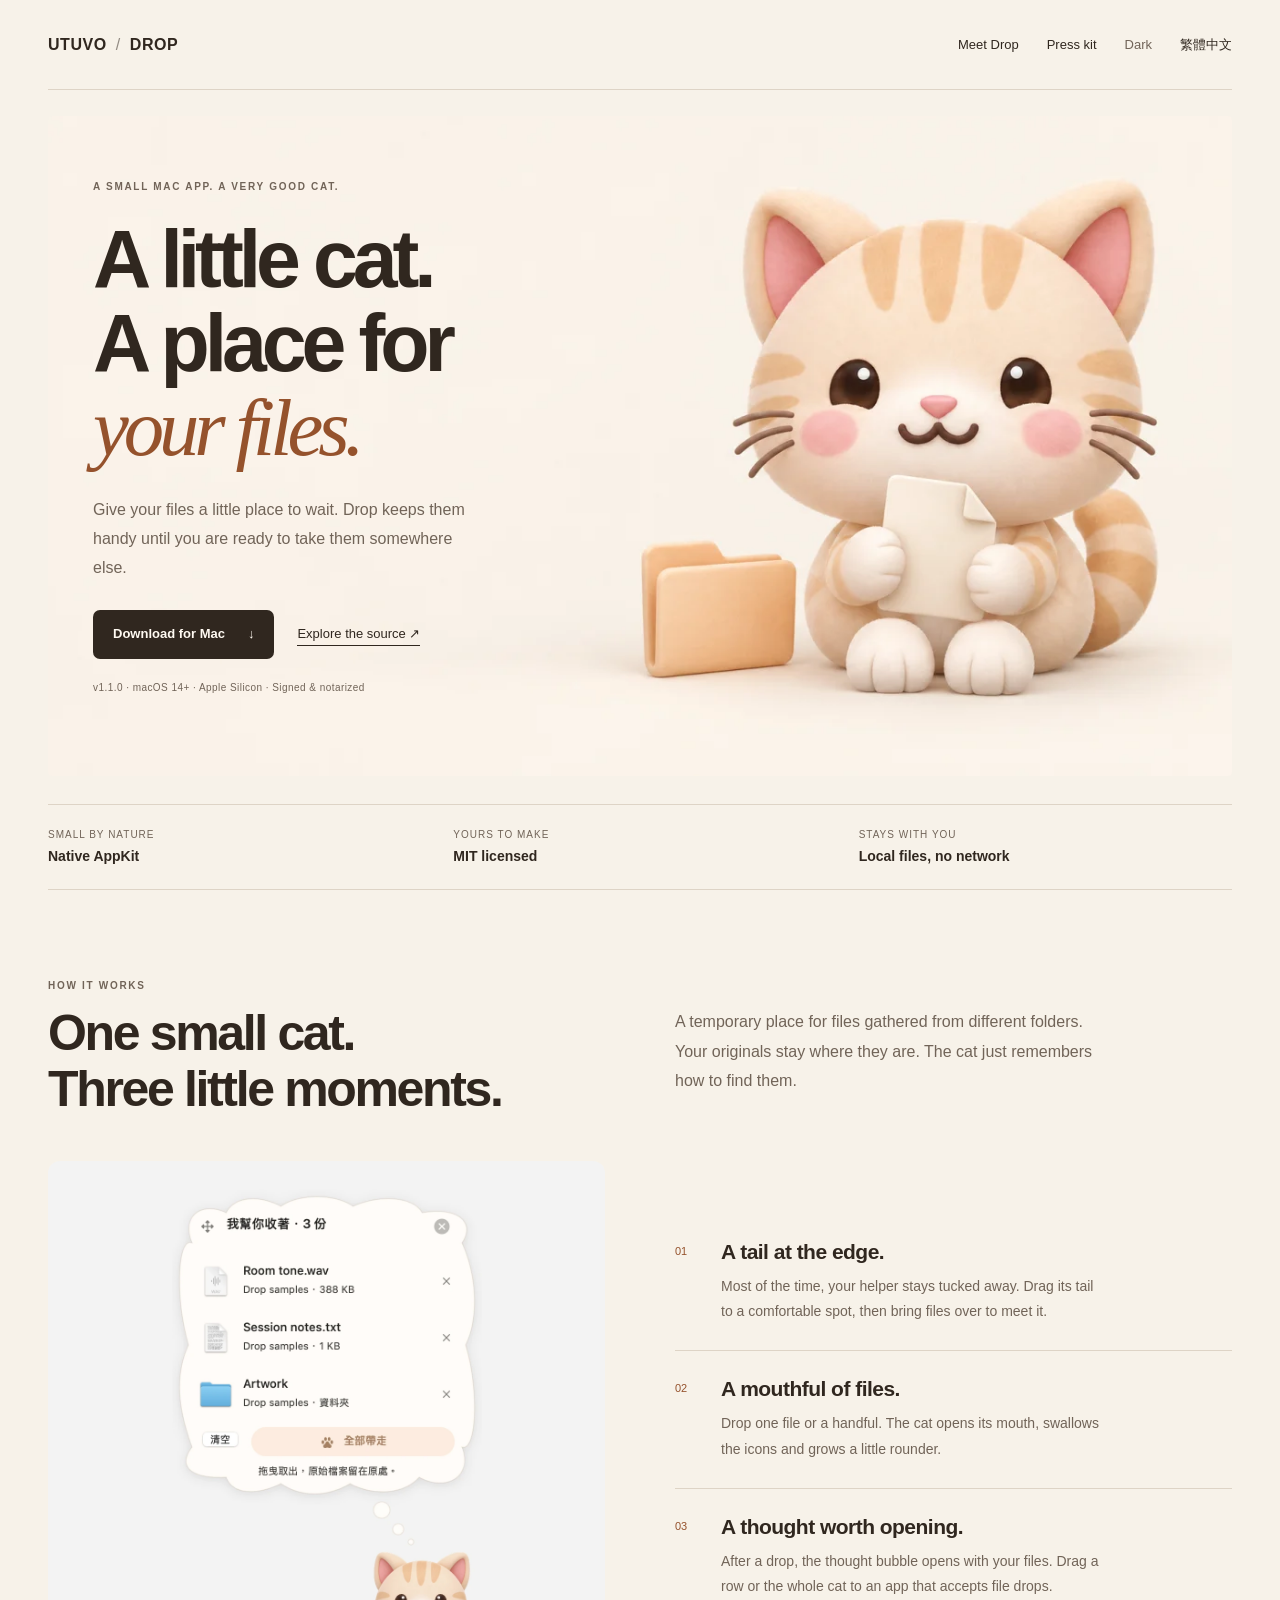
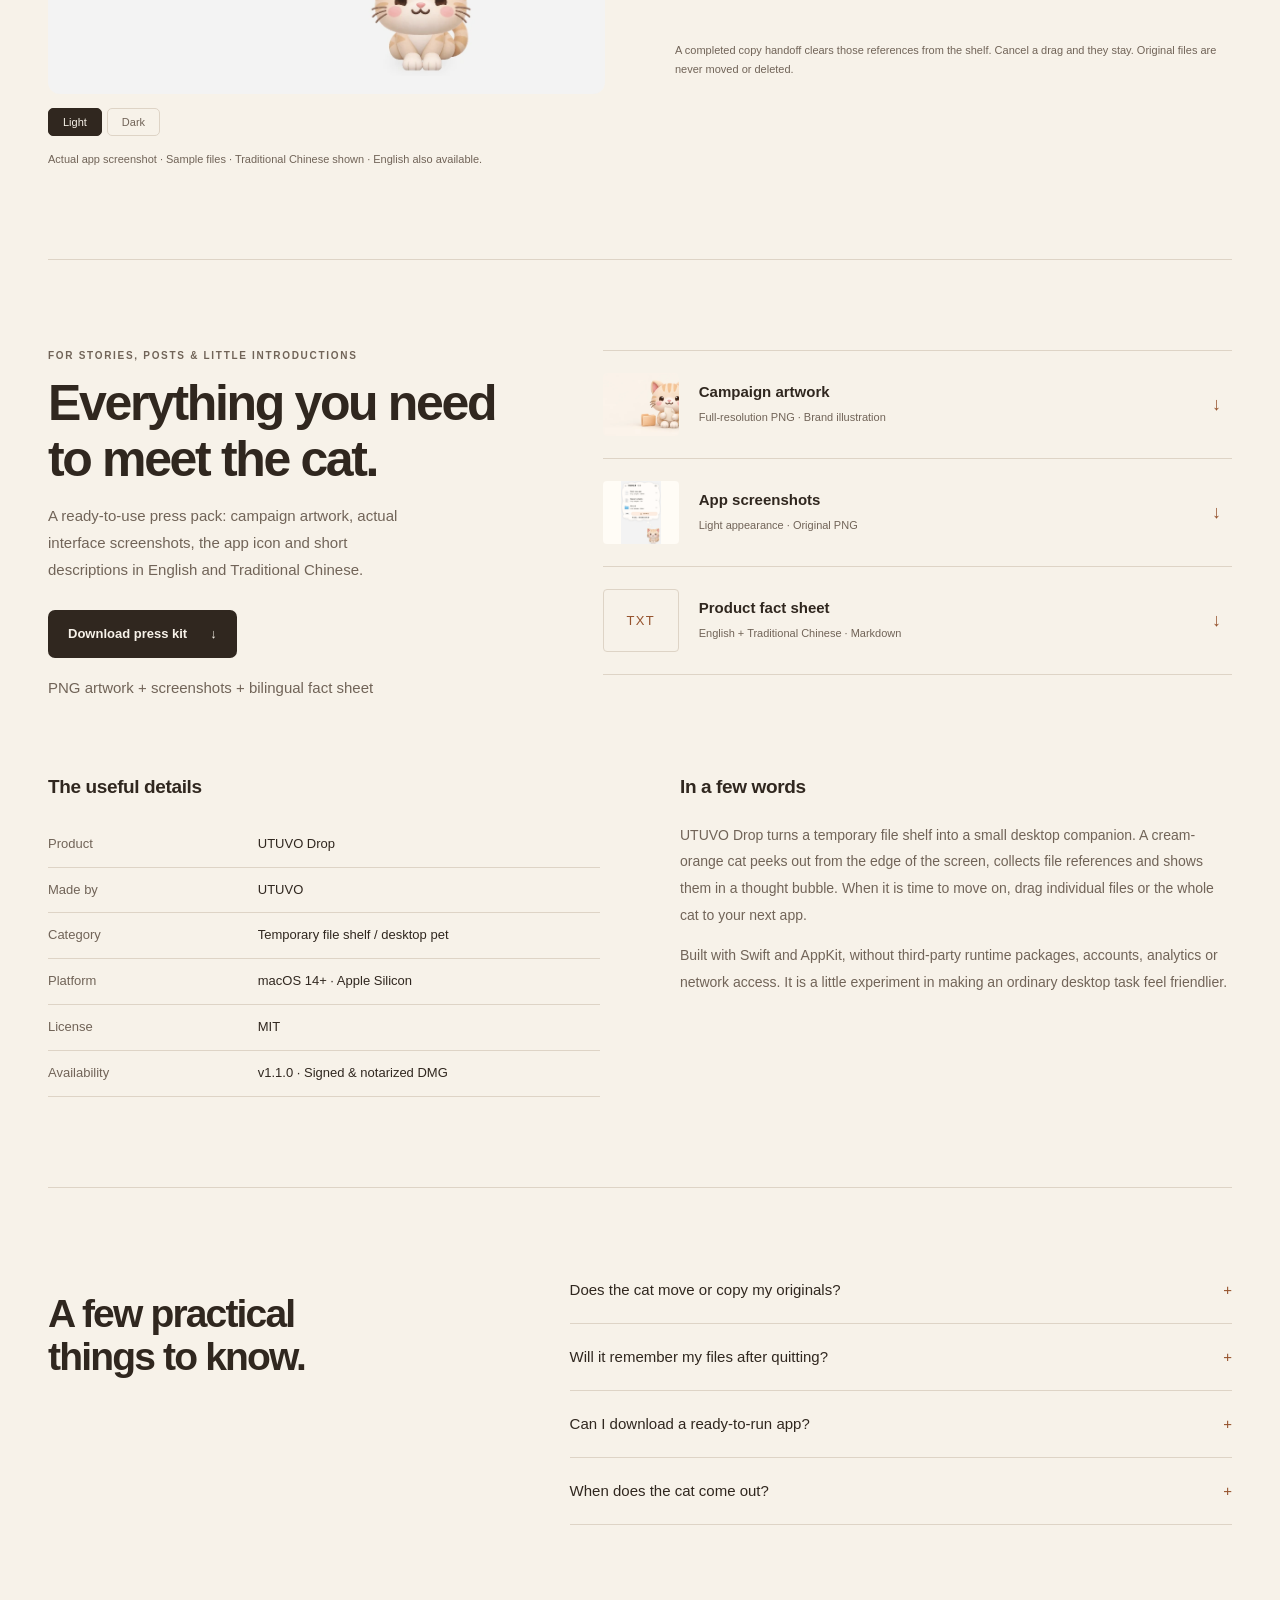
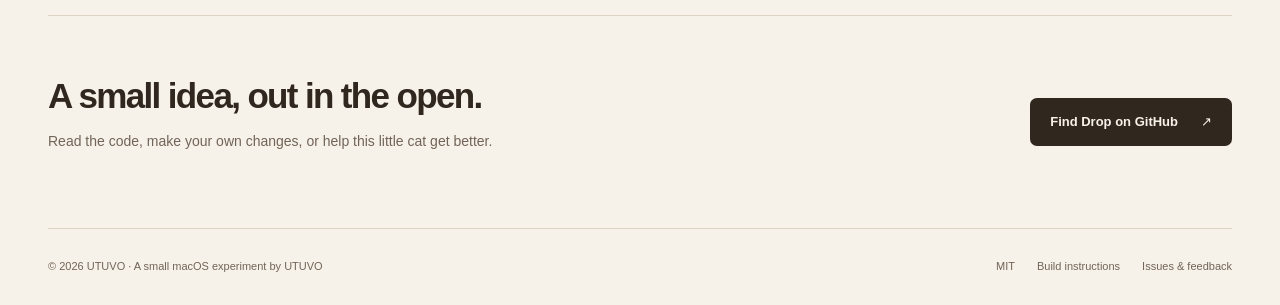
==== commit 4b1b20a7: "Add free positioning and persistent language selection" ====
--- a/docs/index.html
+++ b/docs/index.html
@@ -7,10 +7,10 @@
 <link rel="icon" type="image/png" href="assets/favicon.png"><link rel="stylesheet" href="assets/style.css"><script src="assets/site.js" defer></script></head>
 <body class="en"><a class="skip" href="#main">Skip to content</a>
 <div class="wrap"><nav class="nav" aria-label="Main navigation"><a class="brand" href="https://mickyyang-1407.github.io/utuvo-drop/">UTUVO<span>/</span>DROP</a><div class="nav-links"><a class="desktop-link" href="#meet">Meet Drop</a><a href="#press">Press kit</a><button class="theme-toggle" type="button" data-light="Light" data-dark="Dark" data-light-label="Switch page and app screenshot to light appearance" data-dark-label="Switch page and app screenshot to dark appearance">Dark</button><a href="zh-Hant/" lang="zh-Hant">繁體中文</a></div></nav>
-<main id="main"><section class="hero" aria-labelledby="headline"><picture class="hero-art"><img src="assets/hero-1280.webp" srcset="assets/hero-640.webp 640w, assets/hero-1280.webp 1280w, assets/hero-1672.webp 1672w" sizes="(max-width:700px) 540px, (max-width:1296px) 94vw, 1200px" alt="Brand illustration of the cream-orange Drop cat holding a paper document beside a small folder." width="1672" height="941" fetchpriority="high"></picture><div class="hero-copy"><div class="eyebrow">A SMALL MAC APP. A VERY GOOD CAT.</div><h1 id="headline">A little cat.<br>A place for<br><em>your files.</em></h1><p class="intro">Give your files a little place to wait. Drop keeps them handy until you are ready to take them somewhere else.</p><div class="actions"><a class="button" href="https://github.com/mickyyang-1407/utuvo-drop/releases/download/v1.0.0/UTUVO-Drop-1.0.0-arm64.dmg">Download for Mac <span aria-hidden="true">↓</span></a><a class="text-link" href="https://github.com/mickyyang-1407/utuvo-drop">Explore the source ↗</a></div><p class="hero-note">v1.0.0 · macOS 14+ · Apple Silicon · Signed &amp; notarized</p></div></section>
+<main id="main"><section class="hero" aria-labelledby="headline"><picture class="hero-art"><img src="assets/hero-1280.webp" srcset="assets/hero-640.webp 640w, assets/hero-1280.webp 1280w, assets/hero-1672.webp 1672w" sizes="(max-width:700px) 540px, (max-width:1296px) 94vw, 1200px" alt="Brand illustration of the cream-orange Drop cat holding a paper document beside a small folder." width="1672" height="941" fetchpriority="high"></picture><div class="hero-copy"><div class="eyebrow">A SMALL MAC APP. A VERY GOOD CAT.</div><h1 id="headline">A little cat.<br>A place for<br><em>your files.</em></h1><p class="intro">Give your files a little place to wait. Drop keeps them handy until you are ready to take them somewhere else.</p><div class="actions"><a class="button" href="https://github.com/mickyyang-1407/utuvo-drop/releases/download/v1.1.0/UTUVO-Drop-1.1.0-arm64.dmg">Download for Mac <span aria-hidden="true">↓</span></a><a class="text-link" href="https://github.com/mickyyang-1407/utuvo-drop">Explore the source ↗</a></div><p class="hero-note">v1.1.0 · macOS 14+ · Apple Silicon · Signed &amp; notarized</p></div></section>
 <div class="specs"><div><span>SMALL BY NATURE</span><strong>Native AppKit</strong></div><div><span>YOURS TO MAKE</span><strong>MIT licensed</strong></div><div><span>STAYS WITH YOU</span><strong>Local files, no network</strong></div></div>
-<section class="section" id="meet"><div class="section-heading"><div><div class="eyebrow">HOW IT WORKS</div><h2>One small cat.<br>Three little moments.</h2></div><p>A temporary place for files gathered from different folders. Your originals stay where they are. The cat just remembers how to find them.</p></div><div class="workflow"><figure class="app-figure"><div class="app-stage"><img data-app-screenshot src="assets/drop-light.webp" data-light="assets/drop-light.webp" data-dark="assets/drop-dark.webp" data-light-alt="UTUVO Drop in light mode: a cat with a thought bubble listing three sample files, their folders and sizes." data-dark-alt="UTUVO Drop in dark mode: a warm charcoal thought bubble listing three sample files above the cat." alt="UTUVO Drop in light mode: a cat with a thought bubble listing three sample files, their folders and sizes." width="680" height="1068" loading="lazy"></div><div class="modes" role="group" aria-label="Appearance"><button type="button" data-mode="light" aria-pressed="true">Light</button><button type="button" data-mode="dark" aria-pressed="false">Dark</button></div><figcaption>Actual app screenshot · Sample files · Current interface labels are in Traditional Chinese.</figcaption></figure><div><ol class="steps"><li><span class="step-num">01</span><div><h3>A tail at the edge.</h3><p>Most of the time, your helper stays tucked away. Bring files to its tail and it comes out to meet them.</p></div></li><li><span class="step-num">02</span><div><h3>A mouthful of files.</h3><p>Drop one file or a handful. The cat opens its mouth, swallows the icons and grows a little rounder.</p></div></li><li><span class="step-num">03</span><div><h3>A thought worth opening.</h3><p>After a drop, the thought bubble opens with your files. Drag a row or the whole cat to an app that accepts file drops.</p></div></li></ol><p class="aside-note">A completed copy handoff clears those references from the shelf. Cancel a drag and they stay. Original files are never moved or deleted.</p></div></div></section>
-<section class="section" id="press"><div class="press"><div class="press-copy"><div class="eyebrow">FOR STORIES, POSTS & LITTLE INTRODUCTIONS</div><h2>Everything you need<br>to meet the cat.</h2><p>A ready-to-use press pack: campaign artwork, actual interface screenshots, the app icon and short descriptions in English and Traditional Chinese.</p><a class="button" href="UTUVO-Drop-Press-Kit.zip" download>Download press kit <span aria-hidden="true">↓</span></a><p class="aside-note">PNG artwork + screenshots + bilingual fact sheet</p></div><ul class="asset-list"><li><a href="media/hero.png" download><img class="asset-preview" src="assets/hero-640.webp" alt="" width="76" height="63" loading="lazy"><span><strong>Campaign artwork</strong><small>Full-resolution PNG · Brand illustration</small></span><span class="asset-arrow" aria-hidden="true">↓</span></a></li><li><a href="media/drop-light.png" download><img class="asset-preview ui" src="assets/drop-light.webp" alt="" width="76" height="63" loading="lazy"><span><strong>App screenshots</strong><small>Light appearance · Original PNG</small></span><span class="asset-arrow" aria-hidden="true">↓</span></a></li><li><a href="media/FACT-SHEET.md" download><span class="file-symbol" aria-hidden="true">TXT</span><span><strong>Product fact sheet</strong><small>English + Traditional Chinese · Markdown</small></span><span class="asset-arrow" aria-hidden="true">↓</span></a></li></ul></div><div class="facts"><div><h3>The useful details</h3><table class="fact-table"><tbody><tr><th scope="row">Product</th><td>UTUVO Drop</td></tr><tr><th scope="row">Made by</th><td>UTUVO</td></tr><tr><th scope="row">Category</th><td>Temporary file shelf / desktop pet</td></tr><tr><th scope="row">Platform</th><td>macOS 14+ · Apple Silicon</td></tr><tr><th scope="row">License</th><td>MIT</td></tr><tr><th scope="row">Availability</th><td>v1.0.0 · Signed &amp; notarized DMG</td></tr></tbody></table></div><div><h3>In a few words</h3><p class="about-copy">UTUVO Drop turns a temporary file shelf into a small desktop companion. A cream-orange cat peeks out from the edge of the screen, collects file references and shows them in a thought bubble. When it is time to move on, drag individual files or the whole cat to your next app.</p><p class="about-copy">Built with Swift and AppKit, without third-party runtime packages, accounts, analytics or network access. It is a little experiment in making an ordinary desktop task feel friendlier.</p></div></div></section>
-<section class="section faq"><h2>A few practical<br>things to know.</h2><div><details><summary>Does the cat move or copy my originals?</summary><p>No. Adding a file stores its local URL in memory. Removing it from Drop only removes that reference. A receiving app may copy or import the file when you drag it there.</p></details><details><summary>Will it remember my files after quitting?</summary><p>No. This is a temporary shelf. Its list is cleared when Drop quits or restarts. Your original files remain in their folders.</p></details><details><summary>Can I download a ready-to-run app?</summary><p>Yes. Download the DMG for Apple Silicon, drag UTUVO Drop into Applications, then open it from Applications. The release is Developer ID-signed and notarized by Apple. Use the cat icon in the menu bar to move the shelf edge or quit. Source code and local build instructions are also available.</p></details><details><summary>When does the cat come out?</summary><p>When files reach the visible tail area, or when you click the tail. It does not watch every drag across your Mac. Missing or unreadable file references are marked in the list and cannot be dragged out.</p></details></div></section>
+<section class="section" id="meet"><div class="section-heading"><div><div class="eyebrow">HOW IT WORKS</div><h2>One small cat.<br>Three little moments.</h2></div><p>A temporary place for files gathered from different folders. Your originals stay where they are. The cat just remembers how to find them.</p></div><div class="workflow"><figure class="app-figure"><div class="app-stage"><img data-app-screenshot src="assets/drop-light.webp" data-light="assets/drop-light.webp" data-dark="assets/drop-dark.webp" data-light-alt="UTUVO Drop in light mode: a cat with a thought bubble listing three sample files, their folders and sizes." data-dark-alt="UTUVO Drop in dark mode: a warm charcoal thought bubble listing three sample files above the cat." alt="UTUVO Drop in light mode: a cat with a thought bubble listing three sample files, their folders and sizes." width="680" height="1068" loading="lazy"></div><div class="modes" role="group" aria-label="Appearance"><button type="button" data-mode="light" aria-pressed="true">Light</button><button type="button" data-mode="dark" aria-pressed="false">Dark</button></div><figcaption>Actual app screenshot · Sample files · Traditional Chinese shown · English also available.</figcaption></figure><div><ol class="steps"><li><span class="step-num">01</span><div><h3>A tail at the edge.</h3><p>Most of the time, your helper stays tucked away. Drag its tail to a comfortable spot, then bring files over to meet it.</p></div></li><li><span class="step-num">02</span><div><h3>A mouthful of files.</h3><p>Drop one file or a handful. The cat opens its mouth, swallows the icons and grows a little rounder.</p></div></li><li><span class="step-num">03</span><div><h3>A thought worth opening.</h3><p>After a drop, the thought bubble opens with your files. Drag a row or the whole cat to an app that accepts file drops.</p></div></li></ol><p class="aside-note">A completed copy handoff clears those references from the shelf. Cancel a drag and they stay. Original files are never moved or deleted.</p></div></div></section>
+<section class="section" id="press"><div class="press"><div class="press-copy"><div class="eyebrow">FOR STORIES, POSTS & LITTLE INTRODUCTIONS</div><h2>Everything you need<br>to meet the cat.</h2><p>A ready-to-use press pack: campaign artwork, actual interface screenshots, the app icon and short descriptions in English and Traditional Chinese.</p><a class="button" href="UTUVO-Drop-Press-Kit.zip" download>Download press kit <span aria-hidden="true">↓</span></a><p class="aside-note">PNG artwork + screenshots + bilingual fact sheet</p></div><ul class="asset-list"><li><a href="media/hero.png" download><img class="asset-preview" src="assets/hero-640.webp" alt="" width="76" height="63" loading="lazy"><span><strong>Campaign artwork</strong><small>Full-resolution PNG · Brand illustration</small></span><span class="asset-arrow" aria-hidden="true">↓</span></a></li><li><a href="media/drop-light.png" download><img class="asset-preview ui" src="assets/drop-light.webp" alt="" width="76" height="63" loading="lazy"><span><strong>App screenshots</strong><small>Light appearance · Original PNG</small></span><span class="asset-arrow" aria-hidden="true">↓</span></a></li><li><a href="media/FACT-SHEET.md" download><span class="file-symbol" aria-hidden="true">TXT</span><span><strong>Product fact sheet</strong><small>English + Traditional Chinese · Markdown</small></span><span class="asset-arrow" aria-hidden="true">↓</span></a></li></ul></div><div class="facts"><div><h3>The useful details</h3><table class="fact-table"><tbody><tr><th scope="row">Product</th><td>UTUVO Drop</td></tr><tr><th scope="row">Made by</th><td>UTUVO</td></tr><tr><th scope="row">Category</th><td>Temporary file shelf / desktop pet</td></tr><tr><th scope="row">Platform</th><td>macOS 14+ · Apple Silicon</td></tr><tr><th scope="row">License</th><td>MIT</td></tr><tr><th scope="row">Availability</th><td>v1.1.0 · Signed &amp; notarized DMG</td></tr></tbody></table></div><div><h3>In a few words</h3><p class="about-copy">UTUVO Drop turns a temporary file shelf into a small desktop companion. A cream-orange cat peeks out from the edge of the screen, collects file references and shows them in a thought bubble. When it is time to move on, drag individual files or the whole cat to your next app.</p><p class="about-copy">Built with Swift and AppKit, without third-party runtime packages, accounts, analytics or network access. It is a little experiment in making an ordinary desktop task feel friendlier.</p></div></div></section>
+<section class="section faq"><h2>A few practical<br>things to know.</h2><div><details><summary>Does the cat move or copy my originals?</summary><p>No. Adding a file stores its local URL in memory. Removing it from Drop only removes that reference. A receiving app may copy or import the file when you drag it there.</p></details><details><summary>Will it remember my files after quitting?</summary><p>No. This is a temporary shelf. Its list is cleared when Drop quits or restarts. Your original files remain in their folders.</p></details><details><summary>Can I download a ready-to-run app?</summary><p>Yes. Download the DMG for Apple Silicon, drag UTUVO Drop into Applications, then open it from Applications. The release is Developer ID-signed and notarized by Apple. Drag the tail or the thought bubble’s move handle to reposition the cat. Option-drag the cat also works. Right-click it or use the menu-bar cat icon to choose English, Traditional Chinese or Follow System. Position and language are remembered. Source code and local build instructions are also available.</p></details><details><summary>When does the cat come out?</summary><p>When files reach the visible tail area, or when you click the tail. It does not watch every drag across your Mac. Missing or unreadable file references are marked in the list and cannot be dragged out.</p></details></div></section>
 <section class="closing"><div><h2>A small idea, out in the open.</h2><p>Read the code, make your own changes, or help this little cat get better.</p></div><a class="button" href="https://github.com/mickyyang-1407/utuvo-drop">Find Drop on GitHub <span aria-hidden="true">↗</span></a></section></main>
 <footer class="footer"><span>© 2026 UTUVO · A small macOS experiment by UTUVO</span><div><a href="https://github.com/mickyyang-1407/utuvo-drop/blob/main/LICENSE">MIT</a><a href="https://github.com/mickyyang-1407/utuvo-drop/blob/main/docs/DEVELOPMENT.md">Build instructions</a><a href="https://github.com/mickyyang-1407/utuvo-drop/issues">Issues & feedback</a></div></footer></div></body></html>
